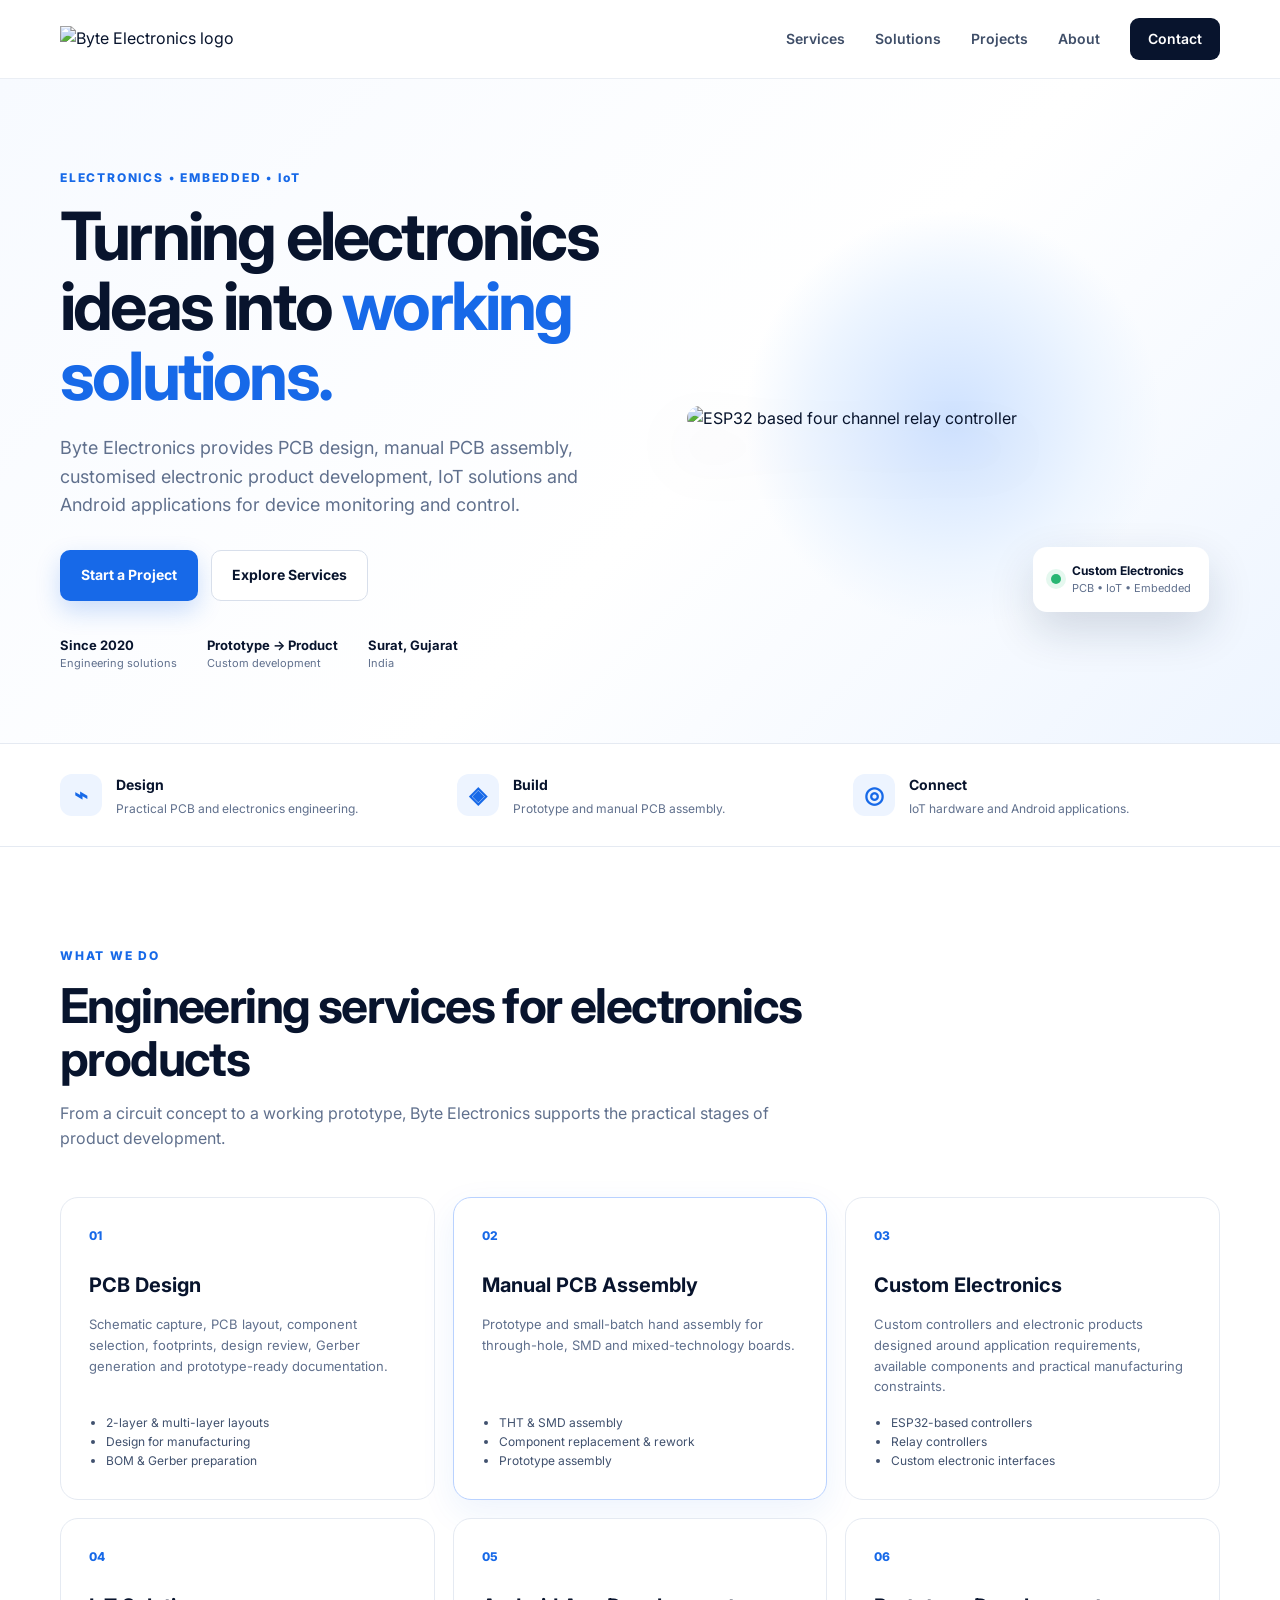
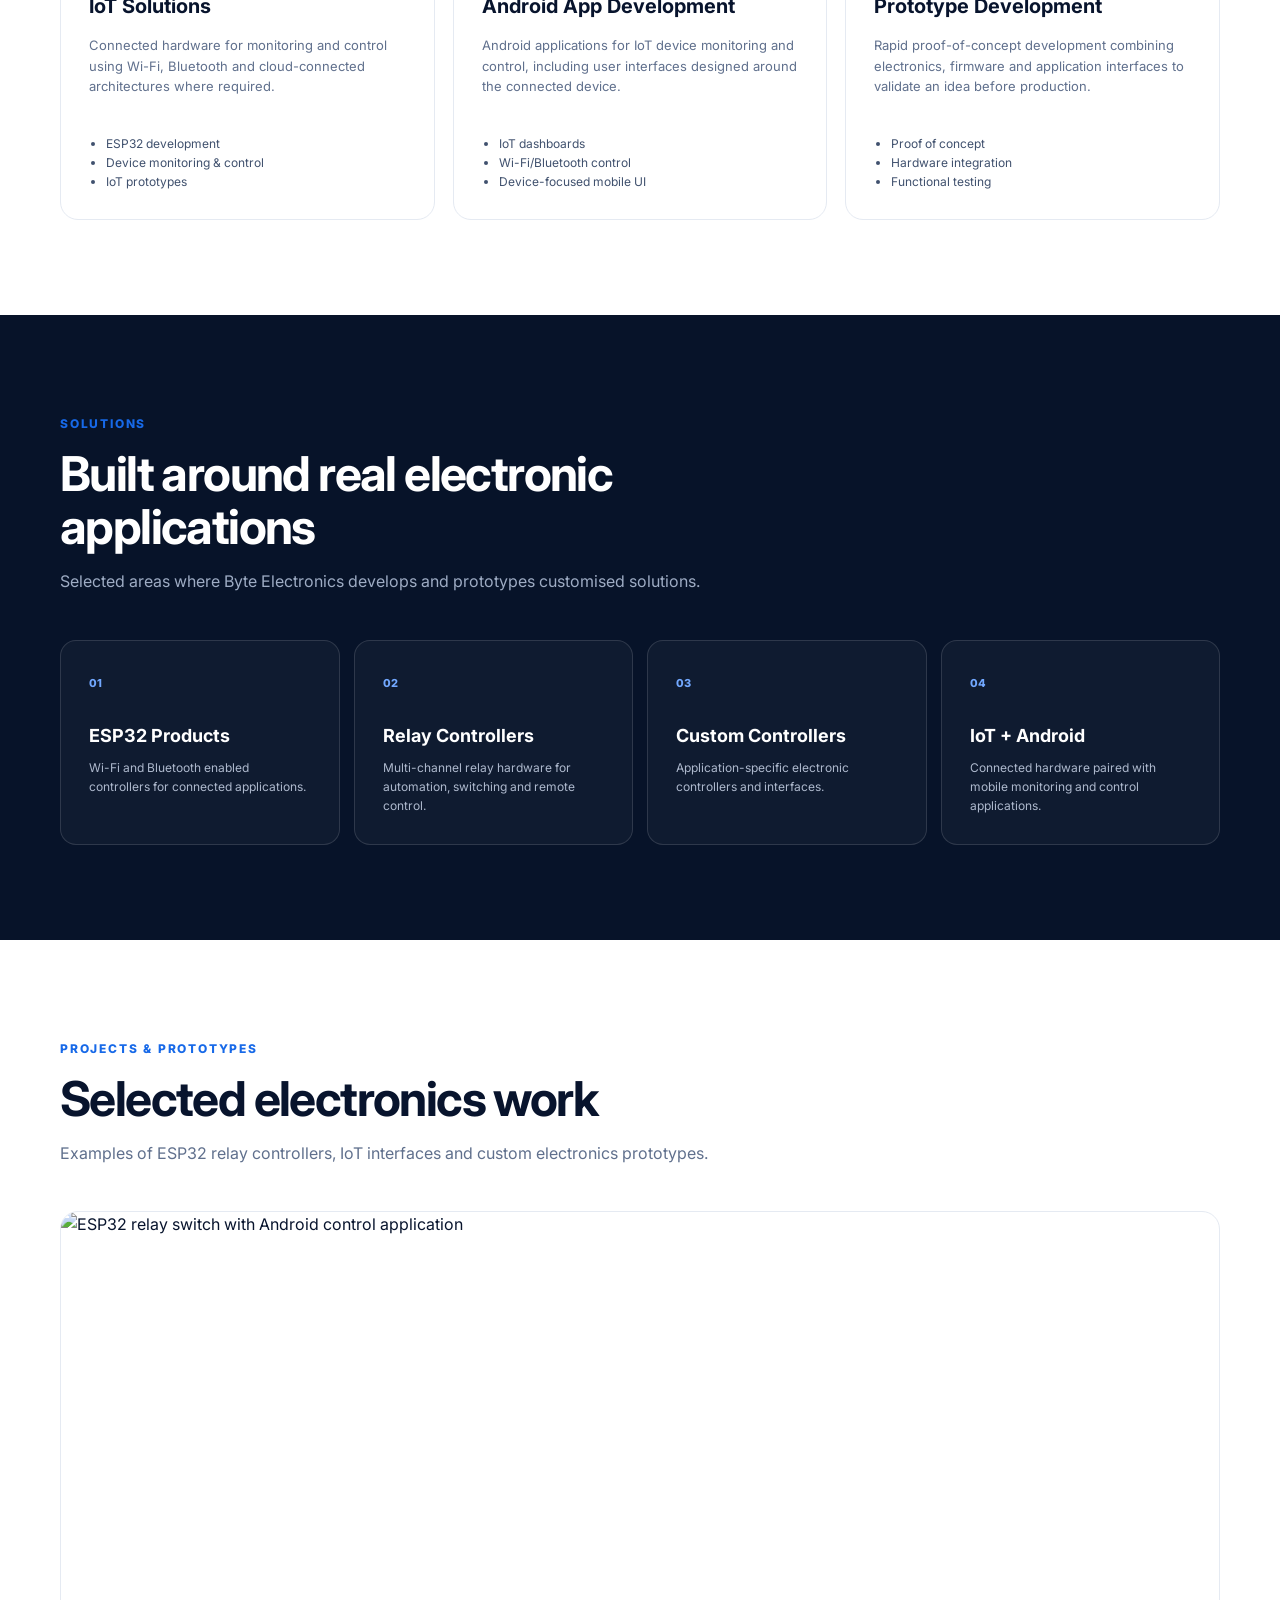
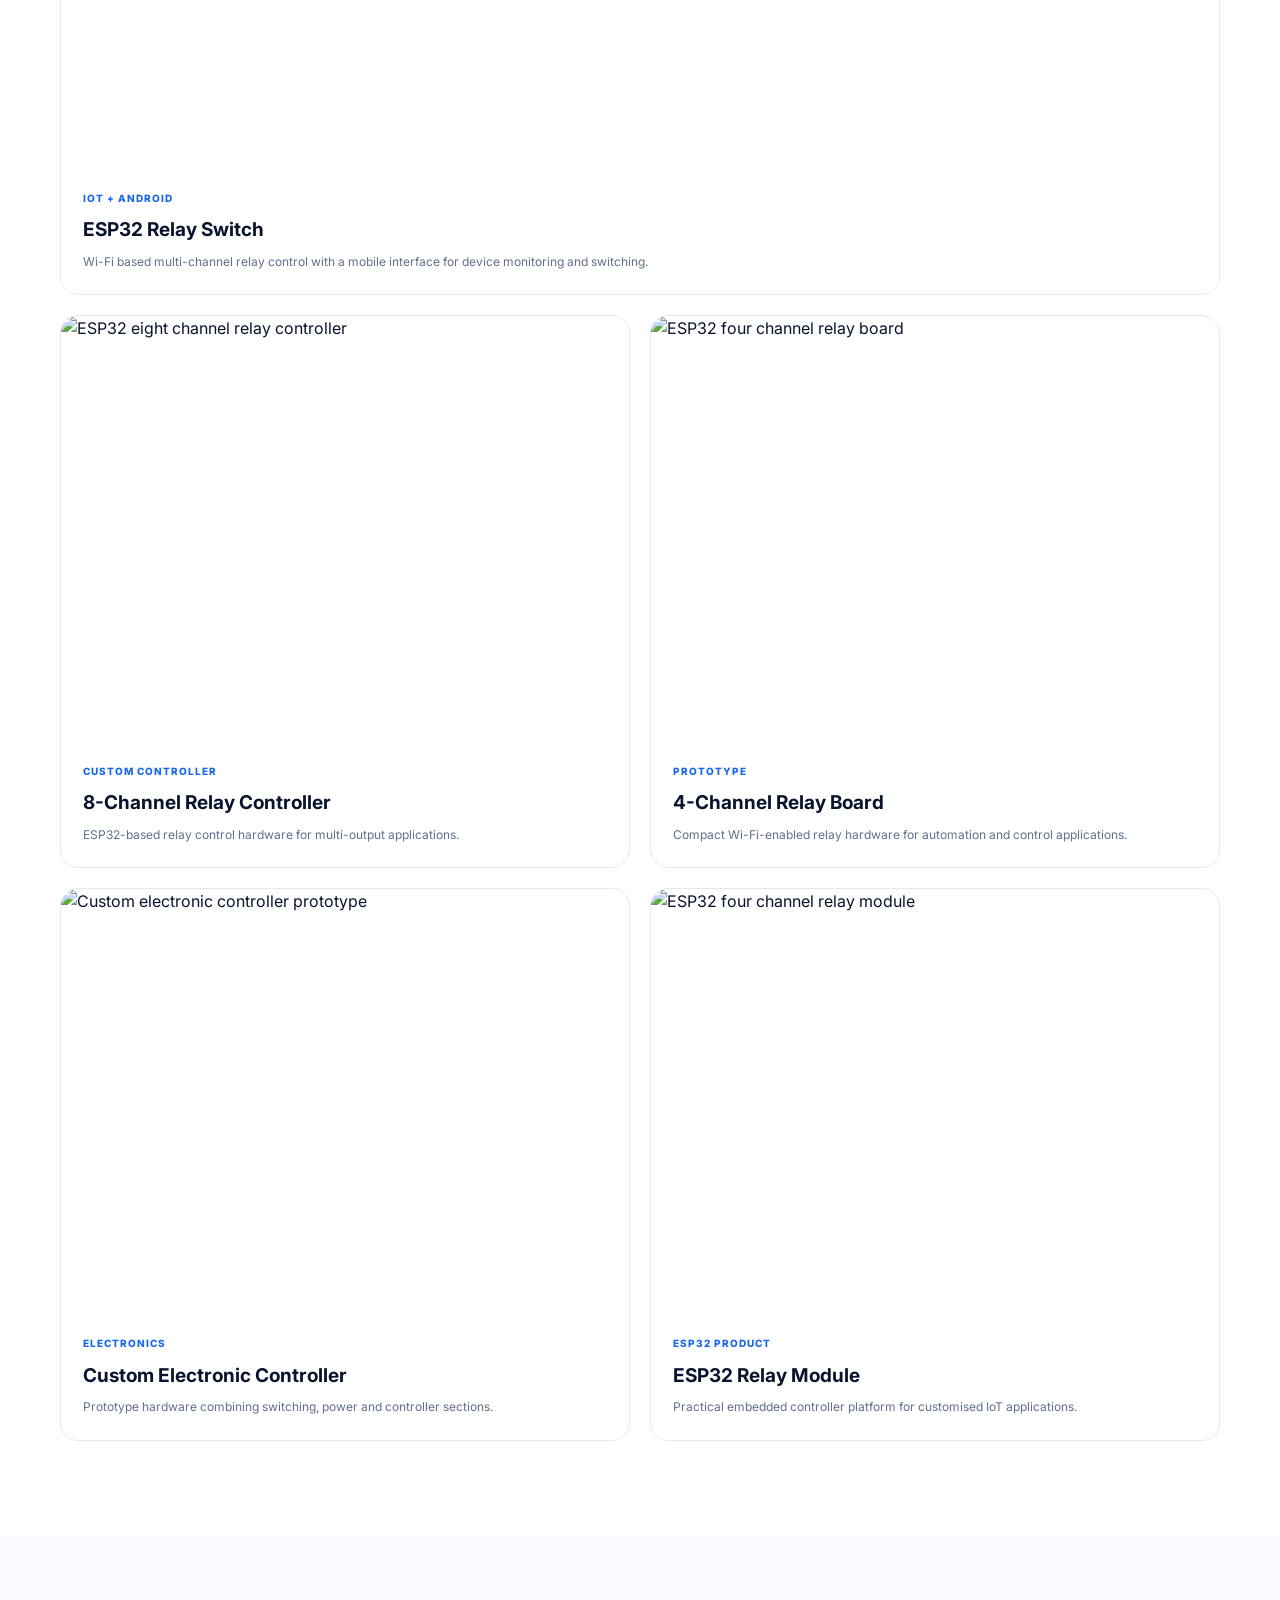
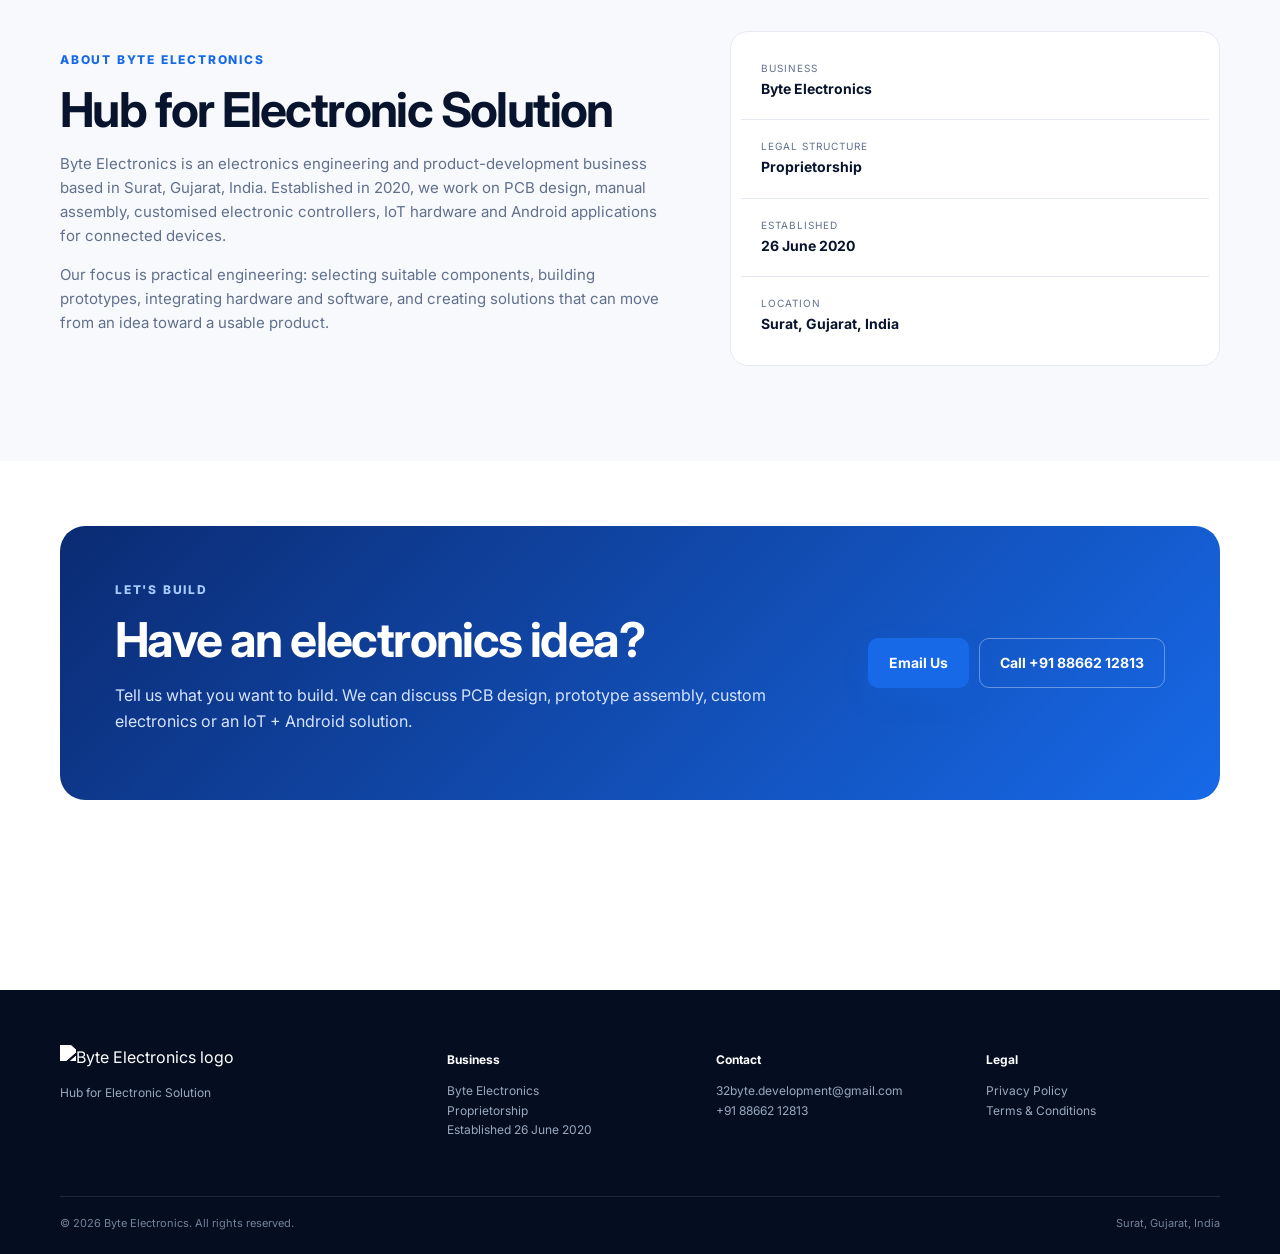
==== index.html @ 767243b2 "Add files via upload" ====
<!DOCTYPE html>
<html lang="en">
<head>
  <meta charset="UTF-8">
  <meta name="viewport" content="width=device-width, initial-scale=1.0">
  <meta name="description" content="Byte Electronics — PCB design, manual PCB assembly, customised electronics, IoT solutions and Android apps for IoT device monitoring and control.">
  <meta name="robots" content="index, follow">
  <meta name="google-site-verification" content="REPLACE_WITH_GOOGLE_SEARCH_CONSOLE_TOKEN">
  <link rel="canonical" href="https://32byteElectronics.github.io/">
  <link rel="icon" href="assets/logo.jpg">
  <link rel="stylesheet" href="styles.css">
  <title>Byte Electronics | Hub for Electronic Solution</title>
</head>
<body>
<header class="site-header">
  <div class="container nav-wrap">
    <a class="brand" href="#home" aria-label="Byte Electronics home">
      <img src="assets/logo.jpg" alt="Byte Electronics logo">
    </a>
    <button class="nav-toggle" aria-label="Open navigation" aria-expanded="false">☰</button>
    <nav class="nav" id="nav">
      <a href="#services">Services</a>
      <a href="#solutions">Solutions</a>
      <a href="#projects">Projects</a>
      <a href="#about">About</a>
      <a href="#contact" class="nav-cta">Contact</a>
    </nav>
  </div>
</header>

<main id="home">
  <section class="hero">
    <div class="container hero-grid">
      <div class="hero-copy">
        <span class="eyebrow">ELECTRONICS • EMBEDDED • IoT</span>
        <h1>Turning electronics ideas into <span>working solutions.</span></h1>
        <p class="hero-text">
          Byte Electronics provides PCB design, manual PCB assembly, customised electronic product development,
          IoT solutions and Android applications for device monitoring and control.
        </p>
        <div class="hero-actions">
          <a class="btn primary" href="#contact">Start a Project</a>
          <a class="btn secondary" href="#services">Explore Services</a>
        </div>
        <div class="trust-row">
          <div><strong>Since 2020</strong><span>Engineering solutions</span></div>
          <div><strong>Prototype → Product</strong><span>Custom development</span></div>
          <div><strong>Surat, Gujarat</strong><span>India</span></div>
        </div>
      </div>
      <div class="hero-visual">
        <div class="visual-glow"></div>
        <img src="assets/relay-4ch.jpg" alt="ESP32 based four channel relay controller" class="hero-product">
        <div class="floating-card">
          <span class="dot"></span>
          <div><strong>Custom Electronics</strong><small>PCB • IoT • Embedded</small></div>
        </div>
      </div>
    </div>
  </section>

  <section class="section intro-strip">
    <div class="container three-points">
      <div><span class="icon">⌁</span><div><strong>Design</strong><p>Practical PCB and electronics engineering.</p></div></div>
      <div><span class="icon">◈</span><div><strong>Build</strong><p>Prototype and manual PCB assembly.</p></div></div>
      <div><span class="icon">◎</span><div><strong>Connect</strong><p>IoT hardware and Android applications.</p></div></div>
    </div>
  </section>

  <section class="section" id="services">
    <div class="container">
      <div class="section-heading">
        <span class="eyebrow">WHAT WE DO</span>
        <h2>Engineering services for electronics products</h2>
        <p>From a circuit concept to a working prototype, Byte Electronics supports the practical stages of product development.</p>
      </div>
      <div class="service-grid">
        <article class="service-card">
          <div class="service-number">01</div><h3>PCB Design</h3>
          <p>Schematic capture, PCB layout, component selection, footprints, design review, Gerber generation and prototype-ready documentation.</p>
          <ul><li>2-layer & multi-layer layouts</li><li>Design for manufacturing</li><li>BOM & Gerber preparation</li></ul>
        </article>
        <article class="service-card featured">
          <div class="service-number">02</div><h3>Manual PCB Assembly</h3>
          <p>Prototype and small-batch hand assembly for through-hole, SMD and mixed-technology boards.</p>
          <ul><li>THT & SMD assembly</li><li>Component replacement & rework</li><li>Prototype assembly</li></ul>
        </article>
        <article class="service-card">
          <div class="service-number">03</div><h3>Custom Electronics</h3>
          <p>Custom controllers and electronic products designed around application requirements, available components and practical manufacturing constraints.</p>
          <ul><li>ESP32-based controllers</li><li>Relay controllers</li><li>Custom electronic interfaces</li></ul>
        </article>
        <article class="service-card">
          <div class="service-number">04</div><h3>IoT Solutions</h3>
          <p>Connected hardware for monitoring and control using Wi-Fi, Bluetooth and cloud-connected architectures where required.</p>
          <ul><li>ESP32 development</li><li>Device monitoring & control</li><li>IoT prototypes</li></ul>
        </article>
        <article class="service-card">
          <div class="service-number">05</div><h3>Android App Development</h3>
          <p>Android applications for IoT device monitoring and control, including user interfaces designed around the connected device.</p>
          <ul><li>IoT dashboards</li><li>Wi-Fi/Bluetooth control</li><li>Device-focused mobile UI</li></ul>
        </article>
        <article class="service-card">
          <div class="service-number">06</div><h3>Prototype Development</h3>
          <p>Rapid proof-of-concept development combining electronics, firmware and application interfaces to validate an idea before production.</p>
          <ul><li>Proof of concept</li><li>Hardware integration</li><li>Functional testing</li></ul>
        </article>
      </div>
    </div>
  </section>

  <section class="section dark-section" id="solutions">
    <div class="container">
      <div class="section-heading light">
        <span class="eyebrow">SOLUTIONS</span>
        <h2>Built around real electronic applications</h2>
        <p>Selected areas where Byte Electronics develops and prototypes customised solutions.</p>
      </div>
      <div class="solution-grid">
        <div class="solution-card"><span>01</span><h3>ESP32 Products</h3><p>Wi-Fi and Bluetooth enabled controllers for connected applications.</p></div>
        <div class="solution-card"><span>02</span><h3>Relay Controllers</h3><p>Multi-channel relay hardware for automation, switching and remote control.</p></div>
        <div class="solution-card"><span>03</span><h3>Custom Controllers</h3><p>Application-specific electronic controllers and interfaces.</p></div>
        <div class="solution-card"><span>04</span><h3>IoT + Android</h3><p>Connected hardware paired with mobile monitoring and control applications.</p></div>
      </div>
    </div>
  </section>

  <section class="section" id="projects">
    <div class="container">
      <div class="section-heading">
        <span class="eyebrow">PROJECTS & PROTOTYPES</span>
        <h2>Selected electronics work</h2>
        <p>Examples of ESP32 relay controllers, IoT interfaces and custom electronics prototypes.</p>
      </div>
      <div class="project-grid">
        <article class="project-card project-wide">
          <img src="assets/app-banner.png" alt="ESP32 relay switch with Android control application">
          <div class="project-content"><span>IoT + Android</span><h3>ESP32 Relay Switch</h3><p>Wi-Fi based multi-channel relay control with a mobile interface for device monitoring and switching.</p></div>
        </article>
        <article class="project-card">
          <img src="assets/relay-8ch.jpg" alt="ESP32 eight channel relay controller">
          <div class="project-content"><span>Custom Controller</span><h3>8-Channel Relay Controller</h3><p>ESP32-based relay control hardware for multi-output applications.</p></div>
        </article>
        <article class="project-card">
          <img src="assets/relay-board.jpg" alt="ESP32 four channel relay board">
          <div class="project-content"><span>Prototype</span><h3>4-Channel Relay Board</h3><p>Compact Wi-Fi-enabled relay hardware for automation and control applications.</p></div>
        </article>
        <article class="project-card">
          <img src="assets/custom-controller.png" alt="Custom electronic controller prototype">
          <div class="project-content"><span>Electronics</span><h3>Custom Electronic Controller</h3><p>Prototype hardware combining switching, power and controller sections.</p></div>
        </article>
        <article class="project-card">
          <img src="assets/relay-4ch.jpg" alt="ESP32 four channel relay module">
          <div class="project-content"><span>ESP32 Product</span><h3>ESP32 Relay Module</h3><p>Practical embedded controller platform for customised IoT applications.</p></div>
        </article>
      </div>
    </div>
  </section>

  <section class="section about-section" id="about">
    <div class="container about-grid">
      <div>
        <span class="eyebrow">ABOUT BYTE ELECTRONICS</span>
        <h2>Hub for Electronic Solution</h2>
        <p>
          Byte Electronics is an electronics engineering and product-development business based in Surat, Gujarat, India.
          Established in 2020, we work on PCB design, manual assembly, customised electronic controllers, IoT hardware
          and Android applications for connected devices.
        </p>
        <p>
          Our focus is practical engineering: selecting suitable components, building prototypes, integrating hardware
          and software, and creating solutions that can move from an idea toward a usable product.
        </p>
      </div>
      <div class="about-panel">
        <div><span>Business</span><strong>Byte Electronics</strong></div>
        <div><span>Legal structure</span><strong>Proprietorship</strong></div>
        <div><span>Established</span><strong>26 June 2020</strong></div>
        <div><span>Location</span><strong>Surat, Gujarat, India</strong></div>
      </div>
    </div>
  </section>

  <section class="section cta-section" id="contact">
    <div class="container cta-box">
      <div>
        <span class="eyebrow">LET'S BUILD</span>
        <h2>Have an electronics idea?</h2>
        <p>Tell us what you want to build. We can discuss PCB design, prototype assembly, custom electronics or an IoT + Android solution.</p>
      </div>
      <div class="contact-actions">
        <a class="btn primary" href="mailto:32byte.development@gmail.com?subject=Project%20Enquiry%20-%20Byte%20Electronics">Email Us</a>
        <a class="btn secondary" href="tel:+918866212813">Call +91 88662 12813</a>
      </div>
    </div>
  </section>
</main>

<footer class="site-footer">
  <div class="container footer-grid">
    <div>
      <img src="assets/logo.jpg" alt="Byte Electronics logo" class="footer-logo">
      <p>Hub for Electronic Solution</p>
    </div>
    <div><h4>Business</h4><p>Byte Electronics<br>Proprietorship<br>Established 26 June 2020</p></div>
    <div><h4>Contact</h4><p><a href="mailto:32byte.development@gmail.com">32byte.development@gmail.com</a><br><a href="tel:+918866212813">+91 88662 12813</a></p></div>
    <div><h4>Legal</h4><p><a href="privacy-policy.html">Privacy Policy</a><br><a href="terms.html">Terms & Conditions</a></p></div>
  </div>
  <div class="container footer-bottom">
    <span>© 2026 Byte Electronics. All rights reserved.</span>
    <span>Surat, Gujarat, India</span>
  </div>
</footer>
<script src="script.js"></script>
</body>
</html>
---- styles.css ----
@import url('https://fonts.googleapis.com/css2?family=Inter:wght@400;500;600;700;800&display=swap');
:root{--blue:#1769e8;--blue2:#0d47c7;--ink:#08142d;--muted:#60708d;--line:#e5eaf2;--bg:#f7f9fc;--white:#fff;--dark:#071329}
*{box-sizing:border-box}html{scroll-behavior:smooth}body{margin:0;font-family:Inter,Arial,sans-serif;color:var(--ink);background:var(--white);line-height:1.6}a{color:inherit;text-decoration:none}.container{width:min(1160px,92%);margin:auto}.site-header{position:sticky;top:0;z-index:20;background:rgba(255,255,255,.94);backdrop-filter:blur(12px);border-bottom:1px solid rgba(229,234,242,.8)}.nav-wrap{height:78px;display:flex;align-items:center;justify-content:space-between}.brand img{width:180px;height:auto;display:block}.nav{display:flex;align-items:center;gap:30px;font-size:14px;font-weight:600}.nav a{color:#3f4e68}.nav a:hover{color:var(--blue)}.nav-cta{padding:10px 18px;border-radius:9px;background:var(--ink);color:#fff!important}.nav-toggle{display:none;border:0;background:none;font-size:26px}.hero{overflow:hidden;background:linear-gradient(135deg,#f7faff 0%,#fff 56%,#eef5ff 100%);padding:85px 0 70px}.hero-grid{display:grid;grid-template-columns:1.03fr .97fr;gap:60px;align-items:center}.eyebrow{display:inline-block;color:var(--blue);font-size:12px;letter-spacing:1.8px;font-weight:800;margin-bottom:15px}.hero h1{font-size:clamp(42px,5.2vw,70px);line-height:1.05;letter-spacing:-2.8px;margin:0 0 22px}.hero h1 span{color:var(--blue)}.hero-text{font-size:18px;color:var(--muted);max-width:640px}.hero-actions{display:flex;gap:13px;margin:30px 0 34px;flex-wrap:wrap}.btn{display:inline-flex;align-items:center;justify-content:center;padding:13px 20px;border-radius:10px;font-weight:700;font-size:14px;border:1px solid transparent}.btn.primary{background:var(--blue);color:#fff;box-shadow:0 10px 24px rgba(23,105,232,.22)}.btn.primary:hover{background:var(--blue2)}.btn.secondary{background:#fff;border-color:#d8dfeb}.trust-row{display:flex;gap:30px;flex-wrap:wrap}.trust-row div{display:flex;flex-direction:column}.trust-row strong{font-size:13px}.trust-row span{font-size:11px;color:var(--muted)}.hero-visual{position:relative;min-height:460px;display:grid;place-items:center}.visual-glow{position:absolute;width:420px;height:420px;border-radius:50%;background:radial-gradient(circle,#cfe2ff 0,#edf5ff 48%,transparent 70%)}.hero-product{position:relative;width:min(540px,100%);filter:drop-shadow(0 30px 28px rgba(12,34,70,.18));border-radius:20px}.floating-card{position:absolute;right:2%;bottom:8%;background:#fff;padding:14px 18px;border-radius:14px;box-shadow:0 18px 45px rgba(19,41,77,.16);display:flex;gap:11px;align-items:center}.floating-card small,.floating-card strong{display:block}.floating-card strong{font-size:12px}.floating-card small{font-size:11px;color:var(--muted)}.dot{width:10px;height:10px;border-radius:50%;background:#28b673;box-shadow:0 0 0 5px #e5f8ef}.section{padding:95px 0}.intro-strip{padding:28px 0;border-bottom:1px solid var(--line);border-top:1px solid var(--line)}.three-points{display:grid;grid-template-columns:repeat(3,1fr);gap:30px}.three-points>div{display:flex;gap:14px;align-items:center}.icon{width:42px;height:42px;border-radius:12px;background:#edf4ff;color:var(--blue);display:grid;place-items:center;font-size:23px;font-weight:800}.three-points strong{font-size:14px}.three-points p{margin:1px 0 0;color:var(--muted);font-size:12px}.section-heading{max-width:760px;margin-bottom:45px}.section-heading h2,.about-section h2,.cta-box h2{font-size:clamp(32px,4vw,48px);line-height:1.1;letter-spacing:-1.6px;margin:0 0 15px}.section-heading p{color:var(--muted);margin:0}.service-grid{display:grid;grid-template-columns:repeat(3,1fr);gap:18px}.service-card{border:1px solid var(--line);border-radius:18px;padding:28px;background:#fff;transition:.2s}.service-card:hover{transform:translateY(-4px);box-shadow:0 18px 45px rgba(15,35,70,.08)}.service-card.featured{border-color:#b9d2ff;box-shadow:0 12px 35px rgba(23,105,232,.08)}.service-number{color:var(--blue);font-weight:800;font-size:12px;margin-bottom:24px}.service-card h3{margin:0 0 9px;font-size:20px}.service-card p{font-size:13px;color:var(--muted);min-height:86px}.service-card ul{padding-left:17px;margin-bottom:0;font-size:12px;color:#40516e}.dark-section{background:var(--dark);color:#fff}.section-heading.light p{color:#9eacc4}.solution-grid{display:grid;grid-template-columns:repeat(4,1fr);gap:14px}.solution-card{padding:28px;border:1px solid rgba(255,255,255,.13);border-radius:16px;background:rgba(255,255,255,.035)}.solution-card span{font-size:11px;color:#72a8ff;font-weight:800}.solution-card h3{font-size:18px;margin:28px 0 7px}.solution-card p{font-size:12px;color:#aeb9cd;margin:0}.project-grid{display:grid;grid-template-columns:repeat(2,1fr);gap:20px}.project-card{overflow:hidden;border:1px solid var(--line);border-radius:18px;background:#fff}.project-card img{width:100%;display:block;aspect-ratio:1.35/1;object-fit:cover}.project-card.project-wide{grid-column:span 2}.project-wide img{aspect-ratio:2.1/1;object-fit:cover}.project-content{padding:20px 22px 23px}.project-content span{font-size:10px;text-transform:uppercase;letter-spacing:1px;font-weight:800;color:var(--blue)}.project-content h3{margin:6px 0;font-size:19px}.project-content p{margin:0;color:var(--muted);font-size:12px}.about-section{background:var(--bg)}.about-grid{display:grid;grid-template-columns:1.1fr .9fr;gap:70px;align-items:center}.about-section p{color:var(--muted);font-size:15px}.about-panel{background:#fff;border:1px solid var(--line);border-radius:18px;padding:10px}.about-panel div{padding:18px 20px;border-bottom:1px solid var(--line)}.about-panel div:last-child{border-bottom:0}.about-panel span{display:block;color:var(--muted);font-size:10px;text-transform:uppercase;letter-spacing:1px}.about-panel strong{font-size:14px}.cta-section{padding-top:65px}.cta-box{background:linear-gradient(135deg,#0b2b73,#1769e8);color:#fff;border-radius:25px;padding:50px 55px;display:flex;justify-content:space-between;align-items:center;gap:30px}.cta-box .eyebrow{color:#a9cbff}.cta-box p{color:#d6e4ff;max-width:670px}.cta-box .secondary{background:transparent;color:#fff;border-color:rgba(255,255,255,.35)}.contact-actions{display:flex;gap:10px;flex-wrap:wrap;justify-content:flex-end}.site-footer{margin-top:95px;background:#050e20;color:#fff;padding:55px 0 22px}.footer-grid{display:grid;grid-template-columns:1.5fr 1fr 1fr 1fr;gap:35px}.footer-logo{width:165px;filter:brightness(0) invert(1)}.footer-grid p{font-size:12px;color:#99a8c0}.footer-grid h4{font-size:12px;margin:5px 0 10px}.footer-grid a:hover{color:#80b1ff}.footer-bottom{margin-top:45px;padding-top:18px;border-top:1px solid rgba(255,255,255,.1);display:flex;justify-content:space-between;color:#73829b;font-size:11px}.legal{padding:80px 0}.legal article{max-width:820px}.legal h1{font-size:48px;line-height:1.1}.legal h2{margin-top:36px}.legal p,.legal li{color:#586983;font-size:14px}.legal .notice{background:#f1f6ff;border-left:4px solid var(--blue);padding:16px 18px;border-radius:8px}.simple-header{border-bottom:1px solid var(--line)}@media(max-width:900px){.hero-grid,.about-grid{grid-template-columns:1fr}.hero-visual{min-height:390px}.service-grid{grid-template-columns:repeat(2,1fr)}.solution-grid{grid-template-columns:repeat(2,1fr)}.footer-grid{grid-template-columns:repeat(2,1fr)}.cta-box{display:block}.contact-actions{justify-content:flex-start;margin-top:25px}}@media(max-width:650px){.nav{display:none;position:absolute;top:78px;left:0;right:0;background:#fff;padding:18px 4%;border-bottom:1px solid var(--line);flex-direction:column;align-items:flex-start;gap:18px}.nav.open{display:flex}.nav-toggle{display:block}.brand img{width:150px}.hero{padding:55px 0}.hero h1{font-size:43px;letter-spacing:-2px}.hero-text{font-size:15px}.hero-visual{min-height:300px}.floating-card{right:0;bottom:2%}.three-points,.service-grid,.solution-grid,.project-grid{grid-template-columns:1fr}.project-card.project-wide{grid-column:span 1}.project-wide img{aspect-ratio:1.5/1}.section{padding:70px 0}.cta-box{padding:35px 27px}.footer-grid{grid-template-columns:1fr}.footer-bottom{display:block}.footer-bottom span{display:block;margin-top:5px}.legal h1{font-size:38px}}
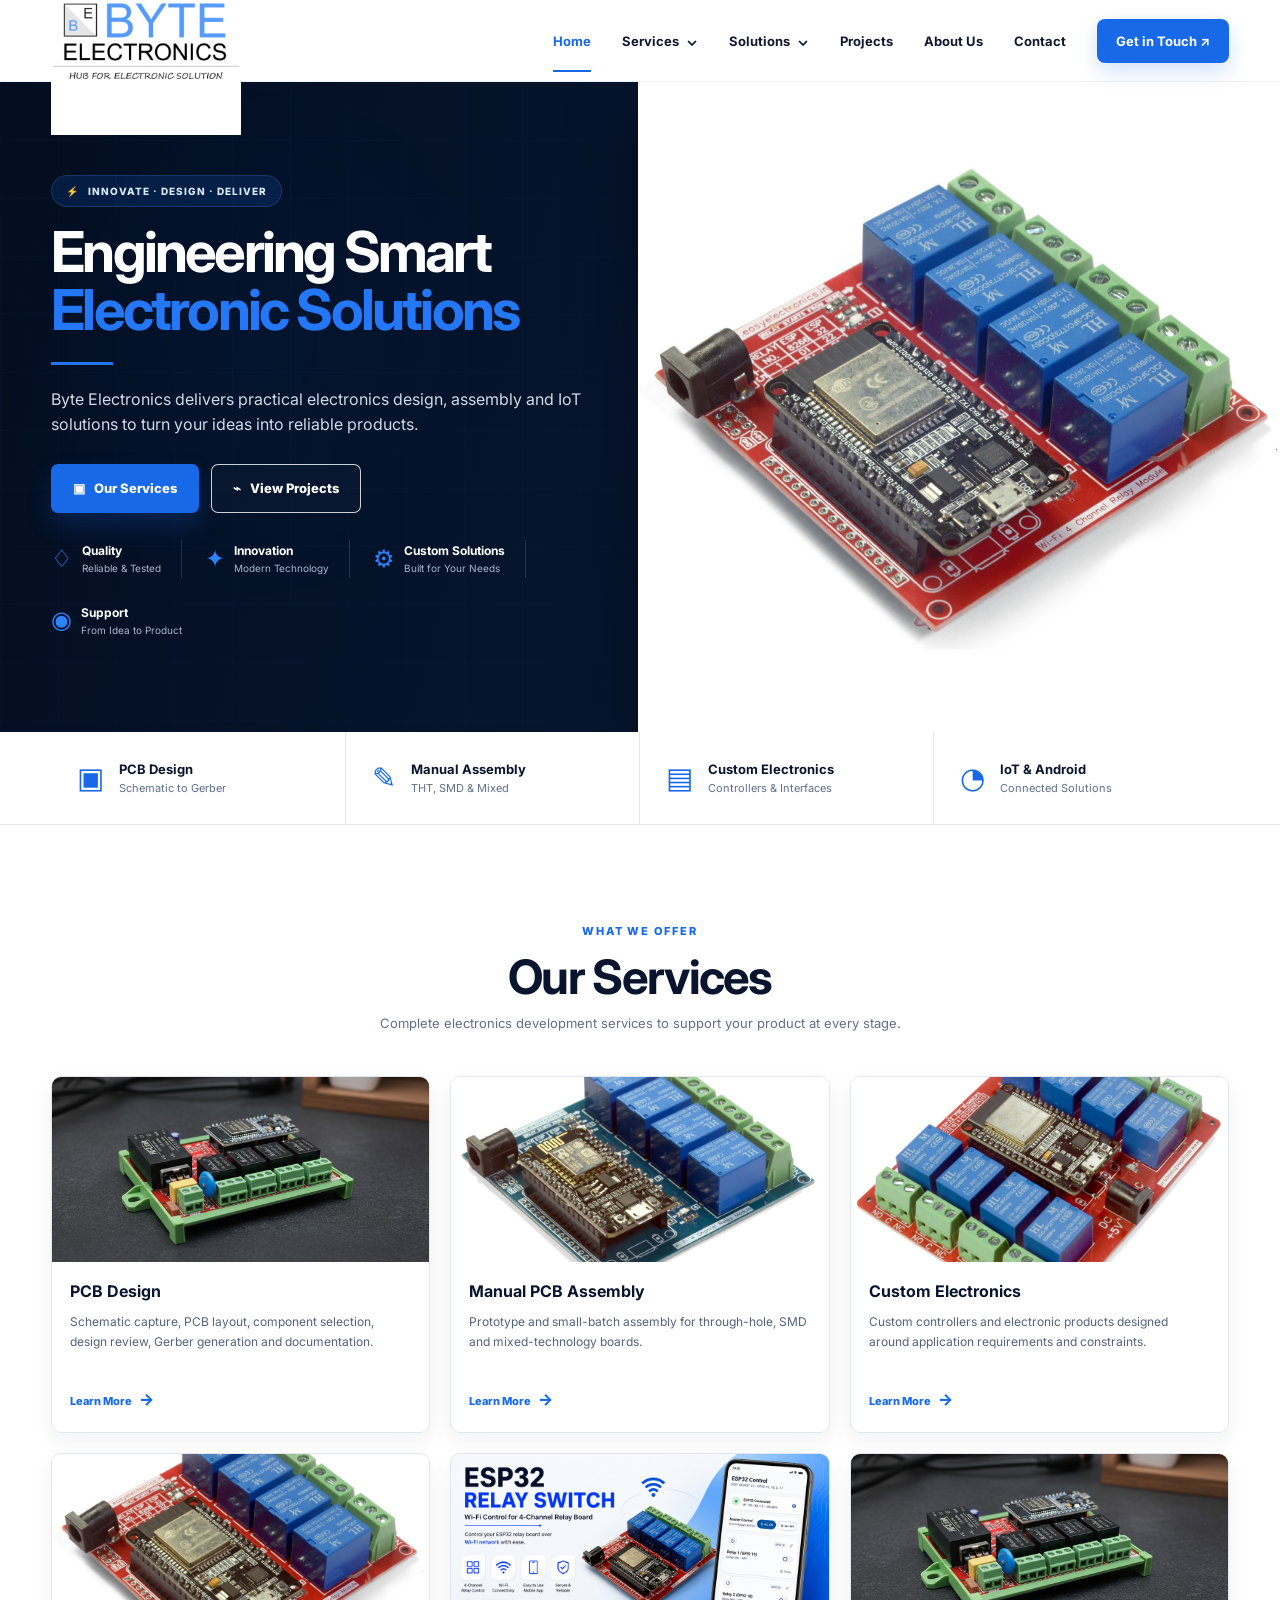
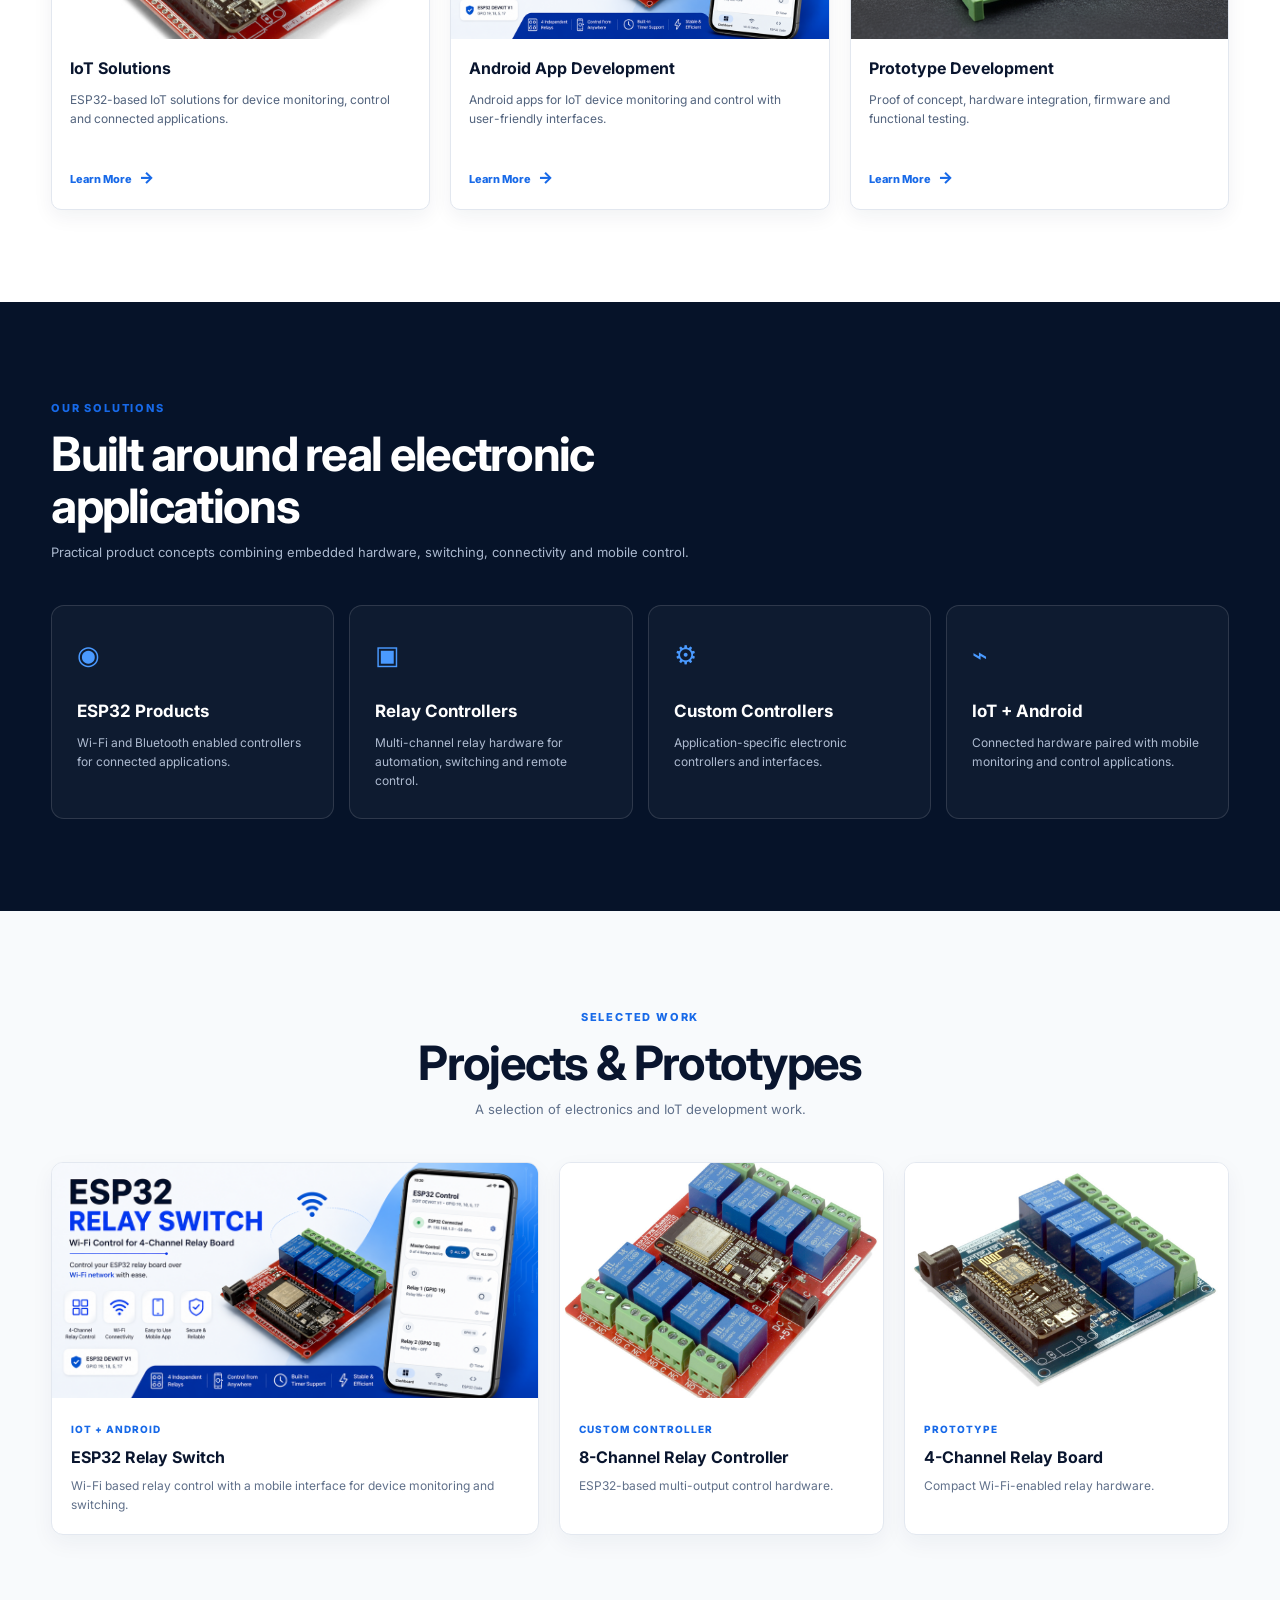
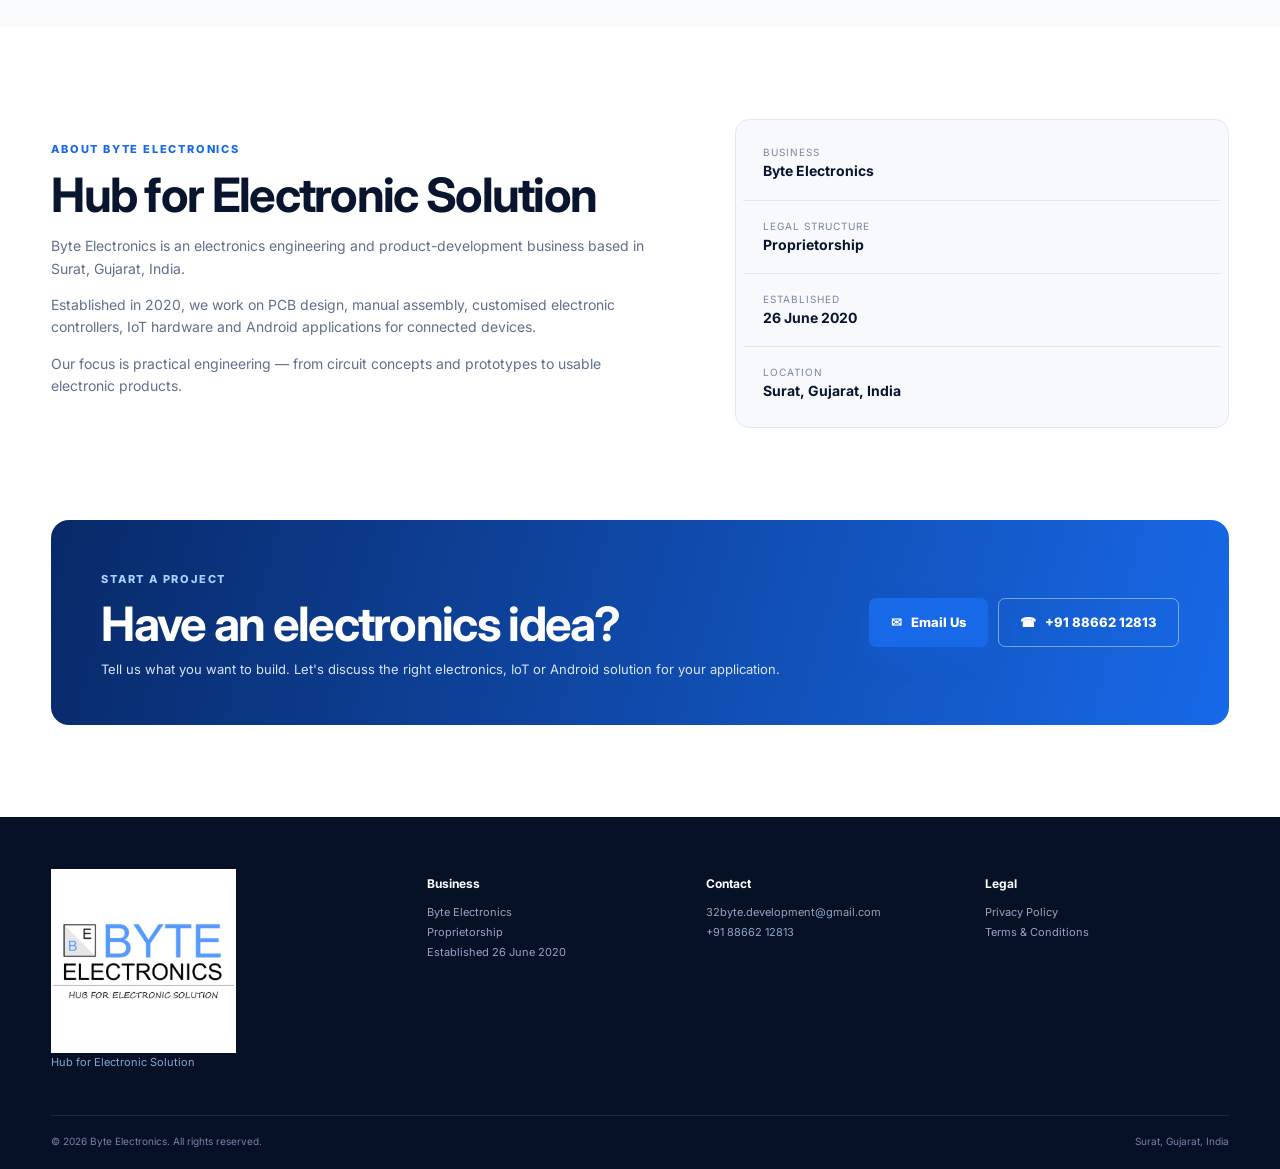
==== commit 7645ff5f: "Add files via upload" ====
--- a/index.html
+++ b/index.html
@@ -3,9 +3,8 @@
 <head>
   <meta charset="UTF-8">
   <meta name="viewport" content="width=device-width, initial-scale=1.0">
-  <meta name="description" content="Byte Electronics — PCB design, manual PCB assembly, customised electronics, IoT solutions and Android apps for IoT device monitoring and control.">
+  <meta name="description" content="Byte Electronics — PCB design, manual PCB assembly, customised electronics, IoT solutions and Android applications for connected devices.">
   <meta name="robots" content="index, follow">
-  <meta name="google-site-verification" content="REPLACE_WITH_GOOGLE_SEARCH_CONSOLE_TOKEN">
   <link rel="canonical" href="https://32byteElectronics.github.io/">
   <link rel="icon" href="assets/logo.jpg">
   <link rel="stylesheet" href="styles.css">
@@ -15,201 +14,163 @@
 <header class="site-header">
   <div class="container nav-wrap">
     <a class="brand" href="#home" aria-label="Byte Electronics home">
-      <img src="assets/logo.jpg" alt="Byte Electronics logo">
+      <img src="assets/logo.jpg" alt="Byte Electronics">
     </a>
     <button class="nav-toggle" aria-label="Open navigation" aria-expanded="false">☰</button>
     <nav class="nav" id="nav">
-      <a href="#services">Services</a>
-      <a href="#solutions">Solutions</a>
+      <a class="active" href="#home">Home</a>
+      <a href="#services">Services <span class="chevron">⌄</span></a>
+      <a href="#solutions">Solutions <span class="chevron">⌄</span></a>
       <a href="#projects">Projects</a>
-      <a href="#about">About</a>
-      <a href="#contact" class="nav-cta">Contact</a>
+      <a href="#about">About Us</a>
+      <a href="#contact">Contact</a>
+      <a class="nav-cta" href="#contact">Get in Touch <span>↗</span></a>
     </nav>
   </div>
 </header>
 
 <main id="home">
-  <section class="hero">
-    <div class="container hero-grid">
-      <div class="hero-copy">
-        <span class="eyebrow">ELECTRONICS • EMBEDDED • IoT</span>
-        <h1>Turning electronics ideas into <span>working solutions.</span></h1>
-        <p class="hero-text">
-          Byte Electronics provides PCB design, manual PCB assembly, customised electronic product development,
-          IoT solutions and Android applications for device monitoring and control.
-        </p>
-        <div class="hero-actions">
-          <a class="btn primary" href="#contact">Start a Project</a>
-          <a class="btn secondary" href="#services">Explore Services</a>
-        </div>
-        <div class="trust-row">
-          <div><strong>Since 2020</strong><span>Engineering solutions</span></div>
-          <div><strong>Prototype → Product</strong><span>Custom development</span></div>
-          <div><strong>Surat, Gujarat</strong><span>India</span></div>
-        </div>
+
+<section class="hero">
+  <div class="hero-circuit"></div>
+  <div class="container hero-grid">
+    <div class="hero-copy">
+      <div class="hero-badge">⚡ &nbsp; INNOVATE · DESIGN · DELIVER</div>
+      <h1>Engineering Smart<br><span>Electronic Solutions</span></h1>
+      <div class="hero-line"></div>
+      <p>Byte Electronics delivers practical electronics design, assembly and IoT solutions to turn your ideas into reliable products.</p>
+      <div class="hero-actions">
+        <a class="btn primary" href="#services">▣ &nbsp; Our Services</a>
+        <a class="btn outline" href="#projects">⌁ &nbsp; View Projects</a>
       </div>
-      <div class="hero-visual">
-        <div class="visual-glow"></div>
-        <img src="assets/relay-4ch.jpg" alt="ESP32 based four channel relay controller" class="hero-product">
-        <div class="floating-card">
-          <span class="dot"></span>
-          <div><strong>Custom Electronics</strong><small>PCB • IoT • Embedded</small></div>
-        </div>
+      <div class="hero-benefits">
+        <div><span class="benefit-icon">♢</span><div><strong>Quality</strong><small>Reliable &amp; Tested</small></div></div>
+        <div><span class="benefit-icon">✦</span><div><strong>Innovation</strong><small>Modern Technology</small></div></div>
+        <div><span class="benefit-icon">⚙</span><div><strong>Custom Solutions</strong><small>Built for Your Needs</small></div></div>
+        <div><span class="benefit-icon">◉</span><div><strong>Support</strong><small>From Idea to Product</small></div></div>
       </div>
     </div>
-  </section>
+    <div class="hero-product-wrap">
+      <div class="hero-orb"></div>
+      <img class="hero-product" src="assets/relay-4ch.jpg" alt="ESP32 based four channel relay controller">
+    </div>
+  </div>
+</section>
 
-  <section class="section intro-strip">
-    <div class="container three-points">
-      <div><span class="icon">⌁</span><div><strong>Design</strong><p>Practical PCB and electronics engineering.</p></div></div>
-      <div><span class="icon">◈</span><div><strong>Build</strong><p>Prototype and manual PCB assembly.</p></div></div>
-      <div><span class="icon">◎</span><div><strong>Connect</strong><p>IoT hardware and Android applications.</p></div></div>
+<section class="capability-strip">
+  <div class="container capabilities">
+    <a href="#services"><span class="cap-icon">▣</span><span><strong>PCB Design</strong><small>Schematic to Gerber</small></span></a>
+    <a href="#services"><span class="cap-icon">✎</span><span><strong>Manual Assembly</strong><small>THT, SMD &amp; Mixed</small></span></a>
+    <a href="#services"><span class="cap-icon">▤</span><span><strong>Custom Electronics</strong><small>Controllers &amp; Interfaces</small></span></a>
+    <a href="#solutions"><span class="cap-icon">◔</span><span><strong>IoT &amp; Android</strong><small>Connected Solutions</small></span></a>
+  </div>
+</section>
+
+<section class="section services-section" id="services">
+  <div class="container">
+    <div class="section-heading centered">
+      <span class="eyebrow">WHAT WE OFFER</span>
+      <h2>Our Services</h2>
+      <p>Complete electronics development services to support your product at every stage.</p>
     </div>
-  </section>
 
-  <section class="section" id="services">
-    <div class="container">
-      <div class="section-heading">
-        <span class="eyebrow">WHAT WE DO</span>
-        <h2>Engineering services for electronics products</h2>
-        <p>From a circuit concept to a working prototype, Byte Electronics supports the practical stages of product development.</p>
-      </div>
-      <div class="service-grid">
-        <article class="service-card">
-          <div class="service-number">01</div><h3>PCB Design</h3>
-          <p>Schematic capture, PCB layout, component selection, footprints, design review, Gerber generation and prototype-ready documentation.</p>
-          <ul><li>2-layer & multi-layer layouts</li><li>Design for manufacturing</li><li>BOM & Gerber preparation</li></ul>
-        </article>
-        <article class="service-card featured">
-          <div class="service-number">02</div><h3>Manual PCB Assembly</h3>
-          <p>Prototype and small-batch hand assembly for through-hole, SMD and mixed-technology boards.</p>
-          <ul><li>THT & SMD assembly</li><li>Component replacement & rework</li><li>Prototype assembly</li></ul>
-        </article>
-        <article class="service-card">
-          <div class="service-number">03</div><h3>Custom Electronics</h3>
-          <p>Custom controllers and electronic products designed around application requirements, available components and practical manufacturing constraints.</p>
-          <ul><li>ESP32-based controllers</li><li>Relay controllers</li><li>Custom electronic interfaces</li></ul>
-        </article>
-        <article class="service-card">
-          <div class="service-number">04</div><h3>IoT Solutions</h3>
-          <p>Connected hardware for monitoring and control using Wi-Fi, Bluetooth and cloud-connected architectures where required.</p>
-          <ul><li>ESP32 development</li><li>Device monitoring & control</li><li>IoT prototypes</li></ul>
-        </article>
-        <article class="service-card">
-          <div class="service-number">05</div><h3>Android App Development</h3>
-          <p>Android applications for IoT device monitoring and control, including user interfaces designed around the connected device.</p>
-          <ul><li>IoT dashboards</li><li>Wi-Fi/Bluetooth control</li><li>Device-focused mobile UI</li></ul>
-        </article>
-        <article class="service-card">
-          <div class="service-number">06</div><h3>Prototype Development</h3>
-          <p>Rapid proof-of-concept development combining electronics, firmware and application interfaces to validate an idea before production.</p>
-          <ul><li>Proof of concept</li><li>Hardware integration</li><li>Functional testing</li></ul>
-        </article>
-      </div>
+    <div class="service-grid">
+      <article class="service-card">
+        <div class="service-image"><img src="assets/custom-controller.png" alt="PCB design and electronic development"></div>
+        <div class="service-content"><h3>PCB Design</h3><p>Schematic capture, PCB layout, component selection, design review, Gerber generation and documentation.</p><a href="#contact">Learn More <span>→</span></a></div>
+      </article>
+      <article class="service-card">
+        <div class="service-image"><img src="assets/relay-board.jpg" alt="Manual PCB assembly prototype"></div>
+        <div class="service-content"><h3>Manual PCB Assembly</h3><p>Prototype and small-batch assembly for through-hole, SMD and mixed-technology boards.</p><a href="#contact">Learn More <span>→</span></a></div>
+      </article>
+      <article class="service-card">
+        <div class="service-image"><img src="assets/relay-8ch.jpg" alt="Custom electronic controller"></div>
+        <div class="service-content"><h3>Custom Electronics</h3><p>Custom controllers and electronic products designed around application requirements and constraints.</p><a href="#contact">Learn More <span>→</span></a></div>
+      </article>
+      <article class="service-card">
+        <div class="service-image"><img src="assets/relay-4ch.jpg" alt="ESP32 IoT controller"></div>
+        <div class="service-content"><h3>IoT Solutions</h3><p>ESP32-based IoT solutions for device monitoring, control and connected applications.</p><a href="#contact">Learn More <span>→</span></a></div>
+      </article>
+      <article class="service-card">
+        <div class="service-image app-image"><img src="assets/app-banner.png" alt="Android application for IoT control"></div>
+        <div class="service-content"><h3>Android App Development</h3><p>Android apps for IoT device monitoring and control with user-friendly interfaces.</p><a href="#contact">Learn More <span>→</span></a></div>
+      </article>
+      <article class="service-card">
+        <div class="service-image"><img src="assets/custom-controller.png" alt="Electronics prototype development"></div>
+        <div class="service-content"><h3>Prototype Development</h3><p>Proof of concept, hardware integration, firmware and functional testing.</p><a href="#contact">Learn More <span>→</span></a></div>
+      </article>
     </div>
-  </section>
+  </div>
+</section>
 
-  <section class="section dark-section" id="solutions">
-    <div class="container">
-      <div class="section-heading light">
-        <span class="eyebrow">SOLUTIONS</span>
-        <h2>Built around real electronic applications</h2>
-        <p>Selected areas where Byte Electronics develops and prototypes customised solutions.</p>
-      </div>
-      <div class="solution-grid">
-        <div class="solution-card"><span>01</span><h3>ESP32 Products</h3><p>Wi-Fi and Bluetooth enabled controllers for connected applications.</p></div>
-        <div class="solution-card"><span>02</span><h3>Relay Controllers</h3><p>Multi-channel relay hardware for automation, switching and remote control.</p></div>
-        <div class="solution-card"><span>03</span><h3>Custom Controllers</h3><p>Application-specific electronic controllers and interfaces.</p></div>
-        <div class="solution-card"><span>04</span><h3>IoT + Android</h3><p>Connected hardware paired with mobile monitoring and control applications.</p></div>
-      </div>
+<section class="section solutions-section" id="solutions">
+  <div class="container">
+    <div class="section-heading">
+      <span class="eyebrow">OUR SOLUTIONS</span>
+      <h2>Built around real electronic applications</h2>
+      <p>Practical product concepts combining embedded hardware, switching, connectivity and mobile control.</p>
     </div>
-  </section>
+    <div class="solution-grid">
+      <article class="solution-card"><span class="solution-icon">◉</span><h3>ESP32 Products</h3><p>Wi-Fi and Bluetooth enabled controllers for connected applications.</p></article>
+      <article class="solution-card"><span class="solution-icon">▣</span><h3>Relay Controllers</h3><p>Multi-channel relay hardware for automation, switching and remote control.</p></article>
+      <article class="solution-card"><span class="solution-icon">⚙</span><h3>Custom Controllers</h3><p>Application-specific electronic controllers and interfaces.</p></article>
+      <article class="solution-card"><span class="solution-icon">⌁</span><h3>IoT + Android</h3><p>Connected hardware paired with mobile monitoring and control applications.</p></article>
+    </div>
+  </div>
+</section>
 
-  <section class="section" id="projects">
-    <div class="container">
-      <div class="section-heading">
-        <span class="eyebrow">PROJECTS & PROTOTYPES</span>
-        <h2>Selected electronics work</h2>
-        <p>Examples of ESP32 relay controllers, IoT interfaces and custom electronics prototypes.</p>
-      </div>
-      <div class="project-grid">
-        <article class="project-card project-wide">
-          <img src="assets/app-banner.png" alt="ESP32 relay switch with Android control application">
-          <div class="project-content"><span>IoT + Android</span><h3>ESP32 Relay Switch</h3><p>Wi-Fi based multi-channel relay control with a mobile interface for device monitoring and switching.</p></div>
-        </article>
-        <article class="project-card">
-          <img src="assets/relay-8ch.jpg" alt="ESP32 eight channel relay controller">
-          <div class="project-content"><span>Custom Controller</span><h3>8-Channel Relay Controller</h3><p>ESP32-based relay control hardware for multi-output applications.</p></div>
-        </article>
-        <article class="project-card">
-          <img src="assets/relay-board.jpg" alt="ESP32 four channel relay board">
-          <div class="project-content"><span>Prototype</span><h3>4-Channel Relay Board</h3><p>Compact Wi-Fi-enabled relay hardware for automation and control applications.</p></div>
-        </article>
-        <article class="project-card">
-          <img src="assets/custom-controller.png" alt="Custom electronic controller prototype">
-          <div class="project-content"><span>Electronics</span><h3>Custom Electronic Controller</h3><p>Prototype hardware combining switching, power and controller sections.</p></div>
-        </article>
-        <article class="project-card">
-          <img src="assets/relay-4ch.jpg" alt="ESP32 four channel relay module">
-          <div class="project-content"><span>ESP32 Product</span><h3>ESP32 Relay Module</h3><p>Practical embedded controller platform for customised IoT applications.</p></div>
-        </article>
-      </div>
+<section class="section projects-section" id="projects">
+  <div class="container">
+    <div class="section-heading centered">
+      <span class="eyebrow">SELECTED WORK</span>
+      <h2>Projects &amp; Prototypes</h2>
+      <p>A selection of electronics and IoT development work.</p>
     </div>
-  </section>
+    <div class="project-grid">
+      <article class="project-card project-feature">
+        <img src="assets/app-banner.png" alt="ESP32 relay switch with Android control app">
+        <div><span>IoT + Android</span><h3>ESP32 Relay Switch</h3><p>Wi-Fi based relay control with a mobile interface for device monitoring and switching.</p></div>
+      </article>
+      <article class="project-card"><img src="assets/relay-8ch.jpg" alt="ESP32 eight channel relay controller"><div><span>Custom Controller</span><h3>8-Channel Relay Controller</h3><p>ESP32-based multi-output control hardware.</p></div></article>
+      <article class="project-card"><img src="assets/relay-board.jpg" alt="ESP32 four channel relay board"><div><span>Prototype</span><h3>4-Channel Relay Board</h3><p>Compact Wi-Fi-enabled relay hardware.</p></div></article>
+    </div>
+  </div>
+</section>
 
-  <section class="section about-section" id="about">
-    <div class="container about-grid">
-      <div>
-        <span class="eyebrow">ABOUT BYTE ELECTRONICS</span>
-        <h2>Hub for Electronic Solution</h2>
-        <p>
-          Byte Electronics is an electronics engineering and product-development business based in Surat, Gujarat, India.
-          Established in 2020, we work on PCB design, manual assembly, customised electronic controllers, IoT hardware
-          and Android applications for connected devices.
-        </p>
-        <p>
-          Our focus is practical engineering: selecting suitable components, building prototypes, integrating hardware
-          and software, and creating solutions that can move from an idea toward a usable product.
-        </p>
-      </div>
-      <div class="about-panel">
-        <div><span>Business</span><strong>Byte Electronics</strong></div>
-        <div><span>Legal structure</span><strong>Proprietorship</strong></div>
-        <div><span>Established</span><strong>26 June 2020</strong></div>
-        <div><span>Location</span><strong>Surat, Gujarat, India</strong></div>
-      </div>
+<section class="section about-section" id="about">
+  <div class="container about-grid">
+    <div>
+      <span class="eyebrow">ABOUT BYTE ELECTRONICS</span>
+      <h2>Hub for Electronic Solution</h2>
+      <p>Byte Electronics is an electronics engineering and product-development business based in Surat, Gujarat, India.</p>
+      <p>Established in 2020, we work on PCB design, manual assembly, customised electronic controllers, IoT hardware and Android applications for connected devices.</p>
+      <p>Our focus is practical engineering — from circuit concepts and prototypes to usable electronic products.</p>
     </div>
-  </section>
+    <div class="about-card">
+      <div><span>Business</span><strong>Byte Electronics</strong></div>
+      <div><span>Legal Structure</span><strong>Proprietorship</strong></div>
+      <div><span>Established</span><strong>26 June 2020</strong></div>
+      <div><span>Location</span><strong>Surat, Gujarat, India</strong></div>
+    </div>
+  </div>
+</section>
 
-  <section class="section cta-section" id="contact">
-    <div class="container cta-box">
-      <div>
-        <span class="eyebrow">LET'S BUILD</span>
-        <h2>Have an electronics idea?</h2>
-        <p>Tell us what you want to build. We can discuss PCB design, prototype assembly, custom electronics or an IoT + Android solution.</p>
-      </div>
-      <div class="contact-actions">
-        <a class="btn primary" href="mailto:32byte.development@gmail.com?subject=Project%20Enquiry%20-%20Byte%20Electronics">Email Us</a>
-        <a class="btn secondary" href="tel:+918866212813">Call +91 88662 12813</a>
-      </div>
-    </div>
-  </section>
+<section class="contact-section" id="contact">
+  <div class="container contact-box">
+    <div><span class="eyebrow">START A PROJECT</span><h2>Have an electronics idea?</h2><p>Tell us what you want to build. Let's discuss the right electronics, IoT or Android solution for your application.</p></div>
+    <div class="contact-buttons"><a class="btn primary" href="mailto:32byte.development@gmail.com?subject=Project%20Enquiry%20-%20Byte%20Electronics">✉ &nbsp; Email Us</a><a class="btn light-outline" href="tel:+918866212813">☎ &nbsp; +91 88662 12813</a></div>
+  </div>
+</section>
 </main>
 
 <footer class="site-footer">
   <div class="container footer-grid">
-    <div>
-      <img src="assets/logo.jpg" alt="Byte Electronics logo" class="footer-logo">
-      <p>Hub for Electronic Solution</p>
-    </div>
+    <div><img src="assets/logo.jpg" alt="Byte Electronics" class="footer-logo"><p>Hub for Electronic Solution</p></div>
     <div><h4>Business</h4><p>Byte Electronics<br>Proprietorship<br>Established 26 June 2020</p></div>
     <div><h4>Contact</h4><p><a href="mailto:32byte.development@gmail.com">32byte.development@gmail.com</a><br><a href="tel:+918866212813">+91 88662 12813</a></p></div>
-    <div><h4>Legal</h4><p><a href="privacy-policy.html">Privacy Policy</a><br><a href="terms.html">Terms & Conditions</a></p></div>
+    <div><h4>Legal</h4><p><a href="privacy-policy.html">Privacy Policy</a><br><a href="terms.html">Terms &amp; Conditions</a></p></div>
   </div>
-  <div class="container footer-bottom">
-    <span>© 2026 Byte Electronics. All rights reserved.</span>
-    <span>Surat, Gujarat, India</span>
-  </div>
+  <div class="container footer-bottom"><span>© 2026 Byte Electronics. All rights reserved.</span><span>Surat, Gujarat, India</span></div>
 </footer>
 <script src="script.js"></script>
 </body>
--- a/styles.css
+++ b/styles.css
@@ -1,3 +1,10 @@
 @import url('https://fonts.googleapis.com/css2?family=Inter:wght@400;500;600;700;800&display=swap');
-:root{--blue:#1769e8;--blue2:#0d47c7;--ink:#08142d;--muted:#60708d;--line:#e5eaf2;--bg:#f7f9fc;--white:#fff;--dark:#071329}
-*{box-sizing:border-box}html{scroll-behavior:smooth}body{margin:0;font-family:Inter,Arial,sans-serif;color:var(--ink);background:var(--white);line-height:1.6}a{color:inherit;text-decoration:none}.container{width:min(1160px,92%);margin:auto}.site-header{position:sticky;top:0;z-index:20;background:rgba(255,255,255,.94);backdrop-filter:blur(12px);border-bottom:1px solid rgba(229,234,242,.8)}.nav-wrap{height:78px;display:flex;align-items:center;justify-content:space-between}.brand img{width:180px;height:auto;display:block}.nav{display:flex;align-items:center;gap:30px;font-size:14px;font-weight:600}.nav a{color:#3f4e68}.nav a:hover{color:var(--blue)}.nav-cta{padding:10px 18px;border-radius:9px;background:var(--ink);color:#fff!important}.nav-toggle{display:none;border:0;background:none;font-size:26px}.hero{overflow:hidden;background:linear-gradient(135deg,#f7faff 0%,#fff 56%,#eef5ff 100%);padding:85px 0 70px}.hero-grid{display:grid;grid-template-columns:1.03fr .97fr;gap:60px;align-items:center}.eyebrow{display:inline-block;color:var(--blue);font-size:12px;letter-spacing:1.8px;font-weight:800;margin-bottom:15px}.hero h1{font-size:clamp(42px,5.2vw,70px);line-height:1.05;letter-spacing:-2.8px;margin:0 0 22px}.hero h1 span{color:var(--blue)}.hero-text{font-size:18px;color:var(--muted);max-width:640px}.hero-actions{display:flex;gap:13px;margin:30px 0 34px;flex-wrap:wrap}.btn{display:inline-flex;align-items:center;justify-content:center;padding:13px 20px;border-radius:10px;font-weight:700;font-size:14px;border:1px solid transparent}.btn.primary{background:var(--blue);color:#fff;box-shadow:0 10px 24px rgba(23,105,232,.22)}.btn.primary:hover{background:var(--blue2)}.btn.secondary{background:#fff;border-color:#d8dfeb}.trust-row{display:flex;gap:30px;flex-wrap:wrap}.trust-row div{display:flex;flex-direction:column}.trust-row strong{font-size:13px}.trust-row span{font-size:11px;color:var(--muted)}.hero-visual{position:relative;min-height:460px;display:grid;place-items:center}.visual-glow{position:absolute;width:420px;height:420px;border-radius:50%;background:radial-gradient(circle,#cfe2ff 0,#edf5ff 48%,transparent 70%)}.hero-product{position:relative;width:min(540px,100%);filter:drop-shadow(0 30px 28px rgba(12,34,70,.18));border-radius:20px}.floating-card{position:absolute;right:2%;bottom:8%;background:#fff;padding:14px 18px;border-radius:14px;box-shadow:0 18px 45px rgba(19,41,77,.16);display:flex;gap:11px;align-items:center}.floating-card small,.floating-card strong{display:block}.floating-card strong{font-size:12px}.floating-card small{font-size:11px;color:var(--muted)}.dot{width:10px;height:10px;border-radius:50%;background:#28b673;box-shadow:0 0 0 5px #e5f8ef}.section{padding:95px 0}.intro-strip{padding:28px 0;border-bottom:1px solid var(--line);border-top:1px solid var(--line)}.three-points{display:grid;grid-template-columns:repeat(3,1fr);gap:30px}.three-points>div{display:flex;gap:14px;align-items:center}.icon{width:42px;height:42px;border-radius:12px;background:#edf4ff;color:var(--blue);display:grid;place-items:center;font-size:23px;font-weight:800}.three-points strong{font-size:14px}.three-points p{margin:1px 0 0;color:var(--muted);font-size:12px}.section-heading{max-width:760px;margin-bottom:45px}.section-heading h2,.about-section h2,.cta-box h2{font-size:clamp(32px,4vw,48px);line-height:1.1;letter-spacing:-1.6px;margin:0 0 15px}.section-heading p{color:var(--muted);margin:0}.service-grid{display:grid;grid-template-columns:repeat(3,1fr);gap:18px}.service-card{border:1px solid var(--line);border-radius:18px;padding:28px;background:#fff;transition:.2s}.service-card:hover{transform:translateY(-4px);box-shadow:0 18px 45px rgba(15,35,70,.08)}.service-card.featured{border-color:#b9d2ff;box-shadow:0 12px 35px rgba(23,105,232,.08)}.service-number{color:var(--blue);font-weight:800;font-size:12px;margin-bottom:24px}.service-card h3{margin:0 0 9px;font-size:20px}.service-card p{font-size:13px;color:var(--muted);min-height:86px}.service-card ul{padding-left:17px;margin-bottom:0;font-size:12px;color:#40516e}.dark-section{background:var(--dark);color:#fff}.section-heading.light p{color:#9eacc4}.solution-grid{display:grid;grid-template-columns:repeat(4,1fr);gap:14px}.solution-card{padding:28px;border:1px solid rgba(255,255,255,.13);border-radius:16px;background:rgba(255,255,255,.035)}.solution-card span{font-size:11px;color:#72a8ff;font-weight:800}.solution-card h3{font-size:18px;margin:28px 0 7px}.solution-card p{font-size:12px;color:#aeb9cd;margin:0}.project-grid{display:grid;grid-template-columns:repeat(2,1fr);gap:20px}.project-card{overflow:hidden;border:1px solid var(--line);border-radius:18px;background:#fff}.project-card img{width:100%;display:block;aspect-ratio:1.35/1;object-fit:cover}.project-card.project-wide{grid-column:span 2}.project-wide img{aspect-ratio:2.1/1;object-fit:cover}.project-content{padding:20px 22px 23px}.project-content span{font-size:10px;text-transform:uppercase;letter-spacing:1px;font-weight:800;color:var(--blue)}.project-content h3{margin:6px 0;font-size:19px}.project-content p{margin:0;color:var(--muted);font-size:12px}.about-section{background:var(--bg)}.about-grid{display:grid;grid-template-columns:1.1fr .9fr;gap:70px;align-items:center}.about-section p{color:var(--muted);font-size:15px}.about-panel{background:#fff;border:1px solid var(--line);border-radius:18px;padding:10px}.about-panel div{padding:18px 20px;border-bottom:1px solid var(--line)}.about-panel div:last-child{border-bottom:0}.about-panel span{display:block;color:var(--muted);font-size:10px;text-transform:uppercase;letter-spacing:1px}.about-panel strong{font-size:14px}.cta-section{padding-top:65px}.cta-box{background:linear-gradient(135deg,#0b2b73,#1769e8);color:#fff;border-radius:25px;padding:50px 55px;display:flex;justify-content:space-between;align-items:center;gap:30px}.cta-box .eyebrow{color:#a9cbff}.cta-box p{color:#d6e4ff;max-width:670px}.cta-box .secondary{background:transparent;color:#fff;border-color:rgba(255,255,255,.35)}.contact-actions{display:flex;gap:10px;flex-wrap:wrap;justify-content:flex-end}.site-footer{margin-top:95px;background:#050e20;color:#fff;padding:55px 0 22px}.footer-grid{display:grid;grid-template-columns:1.5fr 1fr 1fr 1fr;gap:35px}.footer-logo{width:165px;filter:brightness(0) invert(1)}.footer-grid p{font-size:12px;color:#99a8c0}.footer-grid h4{font-size:12px;margin:5px 0 10px}.footer-grid a:hover{color:#80b1ff}.footer-bottom{margin-top:45px;padding-top:18px;border-top:1px solid rgba(255,255,255,.1);display:flex;justify-content:space-between;color:#73829b;font-size:11px}.legal{padding:80px 0}.legal article{max-width:820px}.legal h1{font-size:48px;line-height:1.1}.legal h2{margin-top:36px}.legal p,.legal li{color:#586983;font-size:14px}.legal .notice{background:#f1f6ff;border-left:4px solid var(--blue);padding:16px 18px;border-radius:8px}.simple-header{border-bottom:1px solid var(--line)}@media(max-width:900px){.hero-grid,.about-grid{grid-template-columns:1fr}.hero-visual{min-height:390px}.service-grid{grid-template-columns:repeat(2,1fr)}.solution-grid{grid-template-columns:repeat(2,1fr)}.footer-grid{grid-template-columns:repeat(2,1fr)}.cta-box{display:block}.contact-actions{justify-content:flex-start;margin-top:25px}}@media(max-width:650px){.nav{display:none;position:absolute;top:78px;left:0;right:0;background:#fff;padding:18px 4%;border-bottom:1px solid var(--line);flex-direction:column;align-items:flex-start;gap:18px}.nav.open{display:flex}.nav-toggle{display:block}.brand img{width:150px}.hero{padding:55px 0}.hero h1{font-size:43px;letter-spacing:-2px}.hero-text{font-size:15px}.hero-visual{min-height:300px}.floating-card{right:0;bottom:2%}.three-points,.service-grid,.solution-grid,.project-grid{grid-template-columns:1fr}.project-card.project-wide{grid-column:span 1}.project-wide img{aspect-ratio:1.5/1}.section{padding:70px 0}.cta-box{padding:35px 27px}.footer-grid{grid-template-columns:1fr}.footer-bottom{display:block}.footer-bottom span{display:block;margin-top:5px}.legal h1{font-size:38px}}
+:root{--blue:#1769e8;--blue2:#0b48c8;--navy:#061329;--navy2:#0a1c39;--ink:#09152e;--muted:#60708a;--line:#e3e8f0;--bg:#f7f9fc;--white:#fff}
+*{box-sizing:border-box}html{scroll-behavior:smooth}body{margin:0;font-family:Inter,Arial,sans-serif;color:var(--ink);background:#fff;line-height:1.6}a{text-decoration:none;color:inherit}.container{width:min(1240px,92%);margin:auto}
+.site-header{height:82px;position:sticky;top:0;z-index:100;background:rgba(255,255,255,.96);backdrop-filter:blur(12px);border-bottom:1px solid #edf0f5}.nav-wrap{height:82px;display:flex;align-items:center;justify-content:space-between}.brand img{width:190px;display:block}.nav{display:flex;align-items:center;gap:31px;font-size:13px;font-weight:700}.nav>a{color:#101a30;padding:29px 0;position:relative}.nav>a:hover,.nav>a.active{color:var(--blue)}.nav>a.active:after{content:"";position:absolute;left:0;right:0;bottom:8px;height:2px;background:var(--blue)}.chevron{font-size:15px;margin-left:4px}.nav-cta{padding:12px 19px!important;border-radius:8px;background:var(--blue);color:#fff!important;box-shadow:0 8px 20px rgba(23,105,232,.2)}.nav-cta:hover{background:var(--blue2)}.nav-cta:after{display:none}.nav-toggle{display:none;border:0;background:transparent;font-size:26px}
+.hero{position:relative;overflow:hidden;background:linear-gradient(105deg,#030d1f 0%,#06152d 48%,#061b3d 100%);color:#fff}.hero-circuit{position:absolute;inset:0;opacity:.35;background-image:linear-gradient(rgba(40,119,220,.08) 1px,transparent 1px),linear-gradient(90deg,rgba(40,119,220,.08) 1px,transparent 1px);background-size:58px 58px;mask-image:linear-gradient(90deg,#000 20%,transparent 100%)}.hero-circuit:after{content:"";position:absolute;inset:0;background:radial-gradient(circle at 68% 50%,rgba(23,105,232,.23),transparent 34%),radial-gradient(circle at 20% 40%,rgba(0,116,255,.12),transparent 25%)}.hero-grid{position:relative;z-index:1;min-height:500px;display:grid;grid-template-columns:48% 52%;align-items:center}.hero-copy{padding:58px 0}.hero-badge{display:inline-block;background:rgba(23,105,232,.16);border:1px solid rgba(80,150,255,.2);border-radius:30px;padding:7px 14px;font-size:10px;letter-spacing:1px;font-weight:800;color:#dbe9ff;margin-bottom:16px}.hero h1{font-size:clamp(43px,4.4vw,67px);line-height:1.04;letter-spacing:-2.8px;margin:0}.hero h1 span{color:#2478f7}.hero-line{width:62px;height:3px;background:#2375ef;margin:22px 0}.hero-copy>p{max-width:570px;color:#d0d9e8;font-size:16px;margin:0}.hero-actions{display:flex;gap:12px;margin:26px 0 27px;flex-wrap:wrap}.btn{display:inline-flex;align-items:center;justify-content:center;padding:13px 21px;border-radius:7px;font-size:13px;font-weight:800;border:1px solid transparent;transition:.2s}.btn.primary{background:var(--blue);color:#fff;box-shadow:0 12px 25px rgba(23,105,232,.22)}.btn.primary:hover{background:#2b7df1;transform:translateY(-1px)}.btn.outline{color:#fff;border-color:rgba(255,255,255,.8);background:rgba(255,255,255,.02)}.btn.outline:hover{background:#fff;color:#0a1932}.hero-benefits{display:flex;gap:23px;flex-wrap:wrap}.hero-benefits>div{display:flex;gap:9px;align-items:center;padding-right:20px;border-right:1px solid rgba(255,255,255,.13)}.hero-benefits>div:last-child{border:0}.benefit-icon{font-size:24px;color:#2b83ff}.hero-benefits strong,.hero-benefits small{display:block}.hero-benefits strong{font-size:12px}.hero-benefits small{font-size:10px;color:#aab8ce}.hero-product-wrap{position:relative;height:100%;display:flex;align-items:center;justify-content:center}.hero-orb{position:absolute;width:520px;height:520px;border-radius:50%;background:radial-gradient(circle,rgba(31,119,242,.27),rgba(4,25,56,0) 67%)}.hero-product{position:relative;width:min(650px,112%);margin-right:-80px;filter:drop-shadow(0 28px 35px rgba(0,0,0,.42));mix-blend-mode:screen;object-fit:contain}.capability-strip{background:#fff;border-bottom:1px solid var(--line);box-shadow:0 5px 18px rgba(10,30,60,.04)}.capabilities{display:grid;grid-template-columns:repeat(4,1fr)}.capabilities>a{display:flex;align-items:center;gap:15px;padding:23px 26px;border-right:1px solid var(--line)}.capabilities>a:last-child{border:0}.capabilities>a:hover .cap-icon{transform:scale(1.08)}.cap-icon{font-size:29px;color:var(--blue);transition:.2s}.capabilities strong,.capabilities small{display:block}.capabilities strong{font-size:13px}.capabilities small{font-size:11px;color:var(--muted)}
+.section{padding:92px 0}.services-section{background:#fff}.section-heading{max-width:760px;margin-bottom:42px}.section-heading.centered{text-align:center;margin-left:auto;margin-right:auto}.eyebrow{display:inline-block;color:var(--blue);font-size:11px;letter-spacing:1.8px;font-weight:800;margin-bottom:10px}.section-heading h2,.about-section h2,.contact-box h2{font-size:clamp(32px,3.7vw,48px);line-height:1.1;letter-spacing:-1.7px;margin:0 0 10px}.section-heading p{font-size:13px;color:var(--muted);margin:0}.service-grid{display:grid;grid-template-columns:repeat(3,1fr);gap:20px}.service-card{overflow:hidden;border:1px solid #e2e7ef;border-radius:10px;background:#fff;box-shadow:0 7px 20px rgba(12,31,65,.06);transition:.2s}.service-card:hover{transform:translateY(-4px);box-shadow:0 16px 34px rgba(12,31,65,.11);border-color:#cbdaf2}.service-image{height:185px;background:#e8edf4;overflow:hidden}.service-image img{width:100%;height:100%;object-fit:cover;display:block}.service-image.app-image img{object-position:center 24%}.service-content{padding:17px 18px 19px}.service-content h3{font-size:16px;margin:0 0 8px}.service-content p{font-size:12px;color:#52637d;line-height:1.65;min-height:62px;margin:0 0 13px}.service-content a{font-size:11px;font-weight:800;color:var(--blue)}.service-content a span{font-size:16px;margin-left:5px}.solutions-section{background:var(--navy);color:#fff}.solutions-section .section-heading p{color:#aab8ce}.solution-grid{display:grid;grid-template-columns:repeat(4,1fr);gap:15px}.solution-card{padding:28px 25px;border:1px solid rgba(255,255,255,.13);border-radius:13px;background:rgba(255,255,255,.035);transition:.2s}.solution-card:hover{background:rgba(255,255,255,.065);border-color:rgba(66,137,240,.45);transform:translateY(-3px)}.solution-icon{display:block;color:#4a9aff;font-size:26px;margin-bottom:23px}.solution-card h3{font-size:17px;margin:0 0 7px}.solution-card p{font-size:12px;color:#aebbd0;margin:0}.projects-section{background:#f8fafc}.project-grid{display:grid;grid-template-columns:1.5fr 1fr 1fr;gap:20px}.project-card{overflow:hidden;background:#fff;border:1px solid var(--line);border-radius:12px;box-shadow:0 8px 22px rgba(13,35,70,.05)}.project-card>img{display:block;width:100%;height:235px;object-fit:cover}.project-feature>img{height:235px}.project-card>div{padding:17px 19px 20px}.project-card span{font-size:10px;color:var(--blue);font-weight:800;letter-spacing:1px;text-transform:uppercase}.project-card h3{font-size:16px;margin:5px 0}.project-card p{font-size:12px;color:var(--muted);margin:0}.about-section{background:#fff}.about-grid{display:grid;grid-template-columns:1.1fr .9fr;gap:80px;align-items:center}.about-section p{font-size:14px;color:var(--muted);max-width:720px}.about-card{background:#f7f9fc;border:1px solid var(--line);border-radius:14px;padding:7px}.about-card>div{padding:17px 20px;border-bottom:1px solid var(--line)}.about-card>div:last-child{border:0}.about-card span,.about-card strong{display:block}.about-card span{font-size:10px;text-transform:uppercase;letter-spacing:1px;color:#7a879c}.about-card strong{font-size:14px}.contact-section{padding:0 0 92px}.contact-box{border-radius:18px;padding:45px 50px;background:linear-gradient(105deg,#082968,#1769e8);color:#fff;display:flex;align-items:center;justify-content:space-between;gap:35px}.contact-box .eyebrow{color:#acd0ff}.contact-box h2{margin-bottom:9px}.contact-box p{color:#d8e5fb;font-size:13px;max-width:700px;margin:0}.contact-buttons{display:flex;gap:10px;flex-wrap:wrap;justify-content:flex-end}.light-outline{color:#fff;border-color:rgba(255,255,255,.45)}.light-outline:hover{background:#fff;color:#0b2861}.site-footer{background:#061126;color:#fff;padding:52px 0 20px}.footer-grid{display:grid;grid-template-columns:1.4fr 1fr 1fr 1fr;gap:35px}.footer-logo{width:185px;display:block}.footer-grid>div:first-child>p{color:#86a5d3}.footer-grid h4{font-size:12px;margin:5px 0 10px}.footer-grid p{font-size:11px;line-height:1.8;color:#91a5c2;margin:0}.footer-grid a:hover{color:#55a0ff}.footer-bottom{display:flex;justify-content:space-between;border-top:1px solid rgba(255,255,255,.1);margin-top:42px;padding-top:17px;color:#7086a8;font-size:10px}
+.legal{padding:80px 0}.legal article{max-width:840px}.legal h1{font-size:48px;line-height:1.1}.legal h2{margin-top:36px}.legal p,.legal li{color:#586983;font-size:14px}.legal .notice{background:#f1f6ff;border-left:4px solid var(--blue);padding:16px 18px;border-radius:8px}.simple-header{border-bottom:1px solid var(--line)}
+@media(max-width:1000px){.nav{gap:17px}.nav>a{font-size:12px}.hero-grid{grid-template-columns:1fr 1fr}.hero h1{font-size:46px}.hero-product{width:120%;margin-right:-100px}.hero-benefits{gap:12px}.hero-benefits>div{padding-right:12px}.service-grid{grid-template-columns:repeat(2,1fr)}.solution-grid{grid-template-columns:repeat(2,1fr)}.project-grid{grid-template-columns:1fr 1fr}.project-feature{grid-column:span 2}.footer-grid{grid-template-columns:repeat(2,1fr)}}
+@media(max-width:720px){.site-header,.nav-wrap{height:72px}.brand img{width:160px}.nav-toggle{display:block}.nav{display:none;position:absolute;top:72px;left:0;right:0;padding:15px 4%;background:#fff;box-shadow:0 12px 25px rgba(10,30,60,.08);flex-direction:column;align-items:flex-start;gap:4px}.nav.open{display:flex}.nav>a{width:100%;padding:10px 0}.nav>a.active:after{display:none}.nav-cta{width:auto!important;padding:11px 16px!important;margin-top:6px}.hero-grid{grid-template-columns:1fr}.hero-copy{padding:50px 0 20px}.hero h1{font-size:43px}.hero-product-wrap{height:310px}.hero-product{width:115%;margin:0 -5% 0 0}.hero-orb{width:330px;height:330px}.capabilities{grid-template-columns:1fr 1fr}.capabilities>a{padding:17px 12px}.capabilities>a:nth-child(2){border-right:0}.capabilities>a:nth-child(-n+2){border-bottom:1px solid var(--line)}.section{padding:68px 0}.service-grid,.solution-grid,.project-grid{grid-template-columns:1fr}.project-feature{grid-column:auto}.project-card>img,.project-feature>img{height:220px}.about-grid{grid-template-columns:1fr;gap:35px}.contact-box{display:block;padding:35px 25px}.contact-buttons{justify-content:flex-start;margin-top:24px}.footer-grid{grid-template-columns:1fr 1fr}.footer-bottom{display:block}.footer-bottom span{display:block;margin-top:5px}}
+@media(max-width:460px){.hero h1{font-size:37px}.hero-benefits{display:grid;grid-template-columns:1fr 1fr}.hero-benefits>div{border-right:0}.capabilities{grid-template-columns:1fr}.capabilities>a{border-right:0!important;border-bottom:1px solid var(--line)!important}.capabilities>a:last-child{border-bottom:0!important}.footer-grid{grid-template-columns:1fr}}
